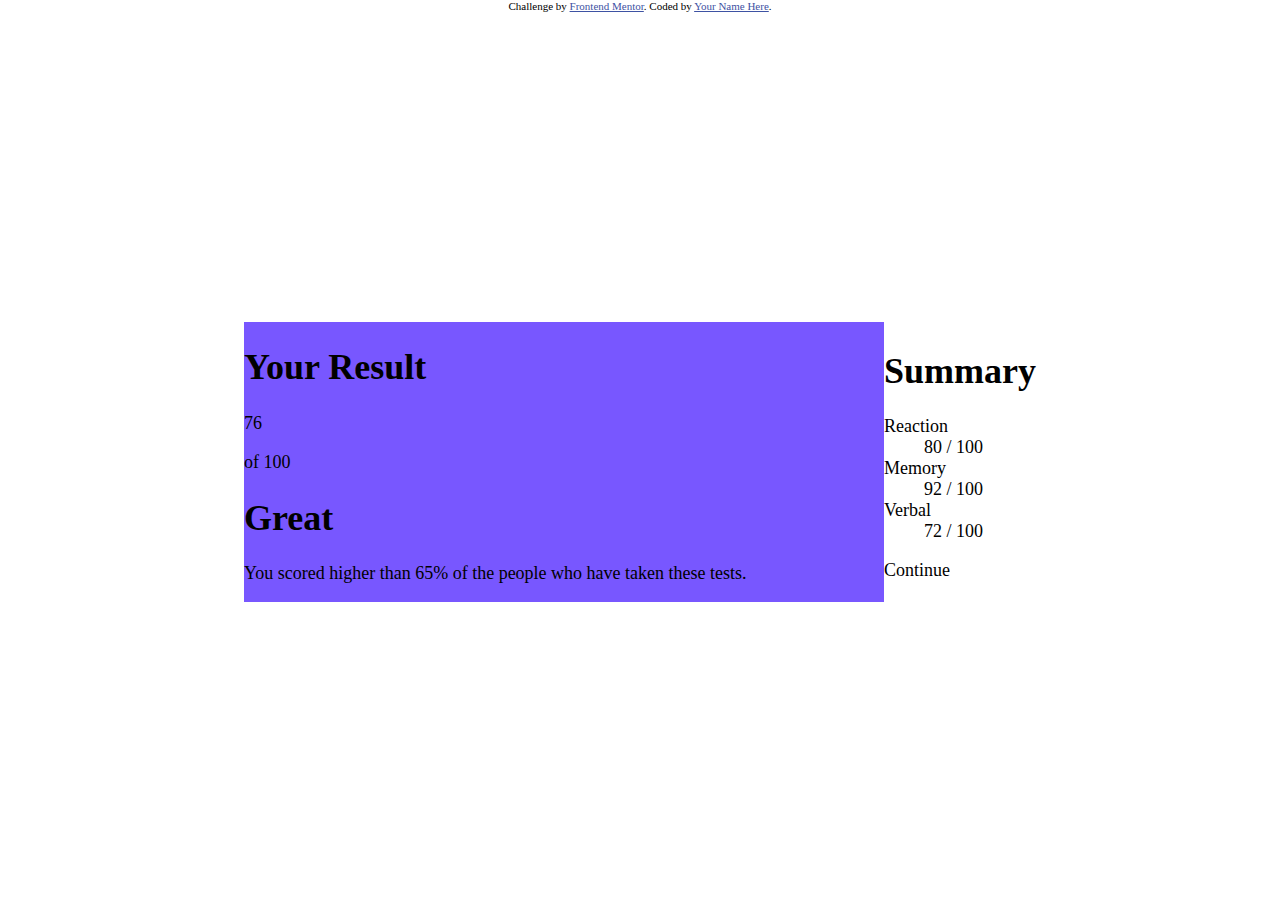
==== Resultaat overzicht/results-summary-component-main/index.html @ 5fb578ac "product preview / QR-code" ====
<!DOCTYPE html>
<html lang="en" style="height: 100%;">
<head>
  <meta charset="UTF-8">
  <meta name="viewport" content="width=device-width, initial-scale=1.0"> <!-- displays site properly based on user's device -->

  <link rel="icon" type="image/png" sizes="32x32" href="./assets/images/favicon-32x32.png">
  <link rel="stylesheet" href="resultaat-overzicht.css">
  
  <title>Frontend Mentor | Results summary component</title>

  <!-- Feel free to remove these styles or customise in your own stylesheet 👍 -->
  <style>
    .attribution { font-size: 11px; text-align: center; }
    .attribution a { color: hsl(228, 45%, 44%); }
  </style>
</head>
<body>
  <div class="attribution">
    Challenge by <a href="https://www.frontendmentor.io?ref=challenge" target="_blank">Frontend Mentor</a>. 
    Coded by <a href="#">Your Name Here</a>.
  </div>

  <div class="container">
    <div class="result-block">
      <h1 class="result-block__title">Your Result</h1>
      <p class="result-block__txt-1">76</p>
      <p class="result-block__txt-2">of 100</p>
      <h1>Great</h1>
      <p>You scored higher than 65% of the people who have taken these tests.</p>
    </div>
    
    <div class="summary-block">
      <h1>Summary</h1>
      <dl>
        <dt>Reaction</dt>
        <dd>80 / 100</dd>
        <dt>Memory</dt>
        <dd>92 / 100</dd>
        <dt>Verbal</dt>
        <dd>72 / 100</dd>
      </dl>
      <p>Continue</p>
    </div>

  </div>

</body>
</html>
---- Resultaat overzicht/results-summary-component-main/resultaat-overzicht.css ----
body {
  margin: 0;
  height: 100%;
  font-size: 18px;
}

.container {
  height: 100%;
  display: flex;
  justify-content: center;
  align-items: center;
}

.result-block {
  width: 50%;
  background-color: hsl(252, 100%, 67%);
}/*# sourceMappingURL=resultaat-overzicht.css.map */
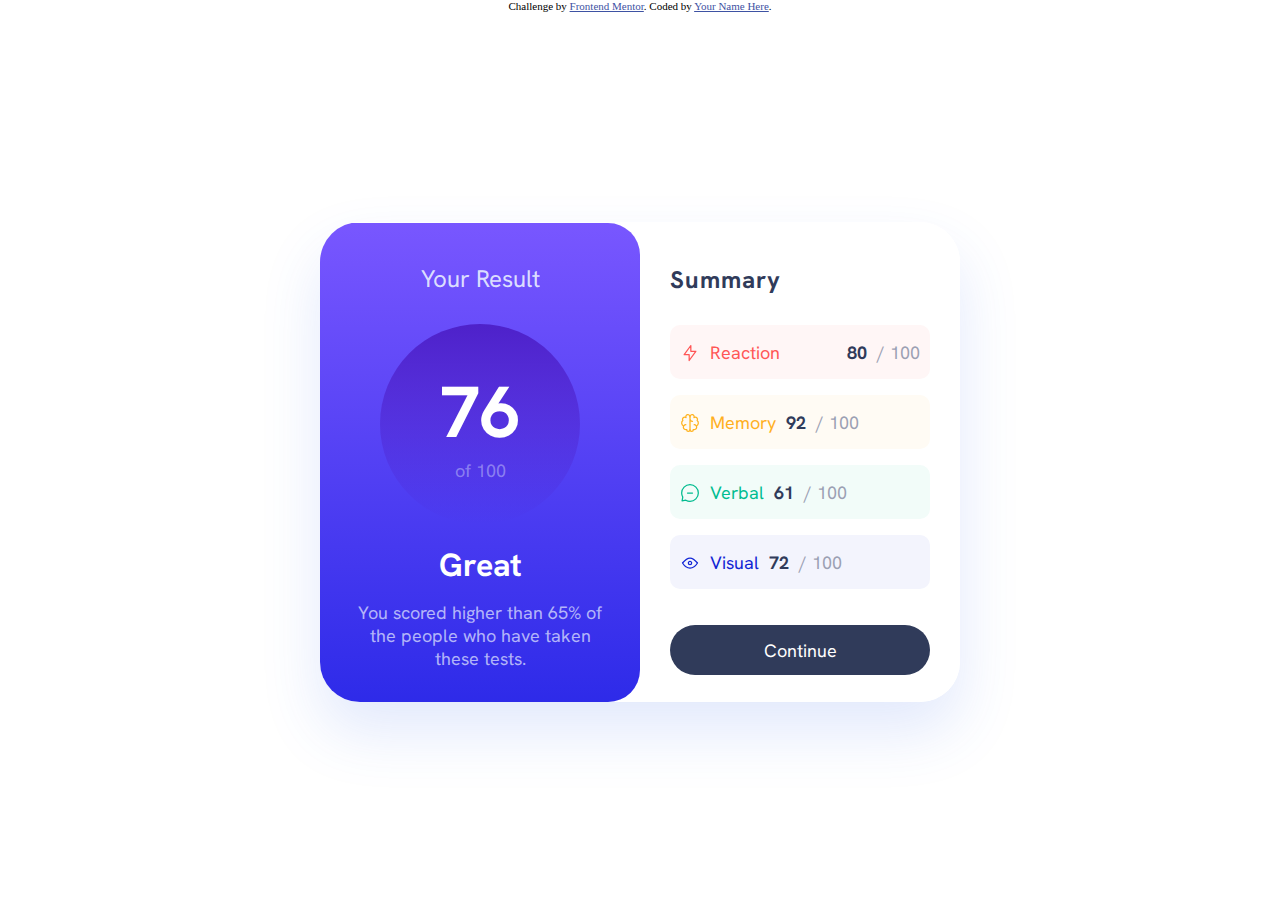
==== commit 48f74c3f: "resultaat-overzicht update" ====
--- a/Resultaat overzicht/results-summary-component-main/index.html
+++ b/Resultaat overzicht/results-summary-component-main/index.html
@@ -2,10 +2,13 @@
 <html lang="en" style="height: 100%;">
 <head>
   <meta charset="UTF-8">
-  <meta name="viewport" content="width=device-width, initial-scale=1.0"> <!-- displays site properly based on user's device -->
+  <meta name="viewport" content="wilih=device-wilih, initial-scale=1.0"> <!-- displays site properly based on user's device -->
 
   <link rel="icon" type="image/png" sizes="32x32" href="./assets/images/favicon-32x32.png">
   <link rel="stylesheet" href="resultaat-overzicht.css">
+  <link rel="preconnect" href="https://fonts.googleapis.com">
+  <link rel="preconnect" href="https://fonts.gstatic.com" crossorigin>
+  <link href="https://fonts.googleapis.com/css2?family=Fraunces:opsz,wght@9..144,700&family=Hanken+Grotesk:wght@500&family=Montserrat:wght@500&display=swap" rel="stylesheet">
   
   <title>Frontend Mentor | Results summary component</title>
 
@@ -20,29 +23,67 @@
     Challenge by <a href="https://www.frontendmentor.io?ref=challenge" target="_blank">Frontend Mentor</a>. 
     Coded by <a href="#">Your Name Here</a>.
   </div>
-
   <div class="container">
+  <div class="block">
     <div class="result-block">
-      <h1 class="result-block__title">Your Result</h1>
-      <p class="result-block__txt-1">76</p>
-      <p class="result-block__txt-2">of 100</p>
-      <h1>Great</h1>
-      <p>You scored higher than 65% of the people who have taken these tests.</p>
+      <p class="result-block__title-1">Your Result</p>
+      <div class="result-block__circle">
+        <h1 class="result-block__txt-1">76</h1>
+        <p class="result-block__txt-2">of 100</p>
+      </div>
+      <h1 class="result-block__title-2">Great</h1>
+      <p class="result-block__txt-3">You scored higher than 65% of the people who have taken these tests.</p>
     </div>
     
     <div class="summary-block">
-      <h1>Summary</h1>
-      <dl>
-        <dt>Reaction</dt>
-        <dd>80 / 100</dd>
-        <dt>Memory</dt>
-        <dd>92 / 100</dd>
-        <dt>Verbal</dt>
-        <dd>72 / 100</dd>
-      </dl>
-      <p>Continue</p>
-    </div>
+      <div class="summary-block__txt-block">
+        <h3 class="summary-block__title-1">Summary</h3>
+        <div class="summary-block__overview">
+          <div class="summary-block__overview summary-block__reaction">
+            <div class="summary-block__reaction__text">
+              <svg class="summary-block__reaction__text--icon" xmlns="http://www.w3.org/2000/svg" width="20" height="20" fill="none" viewBox="0 0 20 20"><path stroke="#F55" stroke-linecap="round" stroke-linejoin="round" stroke-width="1.25" d="M10.833 8.333V2.5l-6.666 9.167h5V17.5l6.666-9.167h-5Z"/></svg>
+              <p class="summary-block__reaction__text--txt">Reaction</p>
+            </div>
+            <div class="summary-block__reaction__score">
+              <p class="summary-block__reaction__score--1">80</p>
+              <p class="summary-block__reaction__score--2"> / 100</p>
+            </div>
+          </div>
+          <div class="summary-block__overview summary-block__memory">
+            <div class="summary-block__memory__text">
+              <svg class="summary-block__memory__text--icon" xmlns="http://www.w3.org/2000/svg" width="20" height="20" fill="none" viewBox="0 0 20 20"><path stroke="#FFB21E" stroke-linecap="round" stroke-linejoin="round" stroke-width="1.25" d="M5.833 11.667a2.5 2.5 0 1 0 .834 4.858"/><path stroke="#FFB21E" stroke-linecap="round" stroke-linejoin="round" stroke-width="1.25" d="M3.553 13.004a3.333 3.333 0 0 1-.728-5.53m.025-.067a2.083 2.083 0 0 1 2.983-2.824m.199.054A2.083 2.083 0 1 1 10 3.75v12.917a1.667 1.667 0 0 1-3.333 0M10 5.833a2.5 2.5 0 0 0 2.5 2.5m1.667 3.334a2.5 2.5 0 1 1-.834 4.858"/><path stroke="#FFB21E" stroke-linecap="round" stroke-linejoin="round" stroke-width="1.25" d="M16.447 13.004a3.334 3.334 0 0 0 .728-5.53m-.025-.067a2.083 2.083 0 0 0-2.983-2.824M10 3.75a2.085 2.085 0 0 1 2.538-2.033 2.084 2.084 0 0 1 1.43 2.92m-.635 12.03a1.667 1.667 0 0 1-3.333 0"/></svg>
+              <p class="summary-block__memory__text--txt">Memory</p>
+            </div>
+            <div class="summary-block__memory__score">
+              <p class="summary-block__memory__score--1">92</p>
+              <p class="summary-block__memory__score--2"> / 100</p>
+            </div>
+          </div>
+          <div class="summary-block__overview summary-block__verbal">
+            <div class="summary-block__verbal__text">
+              <svg class="summary-block__verbal__text--icon" xmlns="http://www.w3.org/2000/svg" width="20" height="20" fill="none" viewBox="0 0 20 20"><path stroke="#00BB8F" stroke-linecap="round" stroke-linejoin="round" stroke-width="1.25" d="M7.5 10h5M10 18.333A8.333 8.333 0 1 0 1.667 10c0 1.518.406 2.942 1.115 4.167l-.699 3.75 3.75-.699A8.295 8.295 0 0 0 10 18.333Z"/></svg>
+              <p class="summary-block__verbal__text--txt">Verbal</p>
+            </div>
+            <div class="summary-block__verbal__score">
+              <p class="summary-block__verbal__score--1">61</p>
+              <p class="summary-block__verbal__score--2"> / 100</p>
+            </div>
+          </div>
+          <div class="summary-block__overview summary-block__visual">
+            <div class="summary-block__visual__text">
+              <svg class="summary-block__visual__text--icon" xmlns="http://www.w3.org/2000/svg" width="20" height="20" fill="none" viewBox="0 0 20 20"><path stroke="#1125D6" stroke-linecap="round" stroke-linejoin="round" stroke-width="1.25" d="M10 11.667a1.667 1.667 0 1 0 0-3.334 1.667 1.667 0 0 0 0 3.334Z"/><path stroke="#1125D6" stroke-linecap="round" stroke-linejoin="round" stroke-width="1.25" d="M17.5 10c-1.574 2.492-4.402 5-7.5 5s-5.926-2.508-7.5-5C4.416 7.632 6.66 5 10 5s5.584 2.632 7.5 5Z"/></svg>
+              <p class="summary-block__visual__text--txt">Visual</p>
+            </div>
+            <div class="summary-block__visual__score">
+              <p class="summary-block__visual__score--1">72</p>
+              <p class="summary-block__visual__score--2"> / 100</p>
+            </div>
+          </div>
+        </div>
+        <p class="summary-block__button">Continue</p>
+      </div>
 
+  </div>
   </div>
 
 </body>
--- a/Resultaat overzicht/results-summary-component-main/resultaat-overzicht.css
+++ b/Resultaat overzicht/results-summary-component-main/resultaat-overzicht.css
@@ -1,7 +1,27 @@
 body {
-  margin: 0;
+  margin: 0px;
   height: 100%;
   font-size: 18px;
+}
+
+.block {
+  display: flex;
+  justify-content: center;
+  align-items: center;
+  width: 100%;
+  background-color: white;
+  box-shadow: 0px 30px 60px 0px rgba(61, 108, 236, 0.15);
+  border-radius: 40px;
+  max-width: 640px;
+  overflow: hidden;
+}
+@media (max-width: 602px) {
+  .block {
+    flex-direction: column;
+    height: 809px;
+    width: 375px;
+    border-radius: 0px;
+  }
 }
 
 .container {
@@ -13,5 +33,322 @@
 
 .result-block {
   width: 50%;
-  background-color: hsl(252, 100%, 67%);
+  background-image: linear-gradient(hsl(252, 100%, 67%), hsl(241, 81%, 54%));
+  border-radius: 32px;
+  display: flex;
+  align-items: center;
+  flex-direction: column;
+}
+@media (max-width: 602px) {
+  .result-block {
+    width: 100%;
+    height: 356px;
+    border-top-left-radius: 0;
+    border-top-right-radius: 0;
+  }
+}
+.result-block__circle {
+  width: 200px;
+  height: 200px;
+  border-radius: 50%;
+  background-image: linear-gradient(hsl(256, 72%, 46%), hsla(241, 72%, 46%, 0));
+  display: flex;
+  align-items: center;
+  justify-content: center;
+  flex-direction: column;
+}
+@media (max-width: 602px) {
+  .result-block__circle {
+    width: 140px;
+    height: 140px;
+    flex-shrink: 0;
+  }
+}
+.result-block__txt-1 {
+  color: white;
+  font-size: 72px;
+  font-family: "Hanken Grotesk", sans-serif;
+  margin: 0px;
+}
+@media (max-width: 602px) {
+  .result-block__txt-1 {
+    font-size: 56px;
+  }
+}
+.result-block__txt-2 {
+  color: rgba(235, 241, 255, 0.4);
+  font-family: "Hanken Grotesk", sans-serif;
+  margin: 0px;
+}
+.result-block__title-1 {
+  color: rgba(235, 241, 255, 0.9);
+  font-family: "Hanken Grotesk", sans-serif;
+  font-size: 24px;
+  display: flex;
+  justify-content: center;
+  margin-top: 40px;
+  margin-bottom: 30px;
+}
+@media (max-width: 602px) {
+  .result-block__title-1 {
+    font-size: 18px;
+    margin-bottom: 24px;
+  }
+}
+.result-block__title-2 {
+  color: white;
+  font-family: "Hanken Grotesk", sans-serif;
+  display: flex;
+  justify-content: center;
+  font-size: 32px;
+  margin: 0px;
+  padding-top: 20px;
+}
+@media (max-width: 602px) {
+  .result-block__title-2 {
+    font-size: 24px;
+  }
+}
+.result-block__txt-3 {
+  color: rgba(235, 241, 255, 0.7);
+  font-family: "Hanken Grotesk", sans-serif;
+  text-align: center;
+  margin: 0px;
+  padding: 10%;
+  padding-top: 15px;
+}
+@media (max-width: 602px) {
+  .result-block__txt-3 {
+    font-size: 16px;
+    padding: 50px;
+    padding-top: 5px;
+    padding-bottom: 20px;
+  }
+}
+
+.summary-block {
+  background-color: white;
+  width: 50%;
+  border-top-right-radius: 20px;
+  border-bottom-right-radius: 20px;
+}
+@media (max-width: 602px) {
+  .summary-block {
+    width: 100%;
+  }
+}
+.summary-block__txt-block {
+  padding: 30px;
+  height: 440px;
+  padding-bottom: 10px;
+}
+.summary-block__title-1 {
+  color: hsl(224, 30%, 27%);
+  font-family: "Hanken Grotesk", sans-serif;
+  margin-bottom: 30px;
+  margin-top: 12px;
+  letter-spacing: 1px;
+  font-size: 24px;
+}
+@media (max-width: 602px) {
+  .summary-block__title-1 {
+    font-size: 18px;
+    margin-top: 0;
+  }
+}
+.summary-block__overview {
+  height: 60px;
+}
+.summary-block__overview .summary-block__reaction {
+  display: flex;
+  flex-direction: row;
+  background-color: #FFF6F6;
+  border-radius: 10px;
+  align-items: center;
+  margin-bottom: 16px;
+  height: 90%;
+  justify-content: space-between;
+}
+.summary-block__overview .summary-block__reaction__text {
+  display: flex;
+  flex-direction: row;
+}
+.summary-block__overview .summary-block__reaction__text--icon {
+  padding-left: 10px;
+  padding-top: 30px;
+  flex-shrink: 0;
+}
+.summary-block__overview .summary-block__reaction__text--txt {
+  padding: 10px;
+  color: hsl(0, 100%, 67%);
+  font-family: "Hanken Grotesk", sans-serif;
+}
+.summary-block__overview .summary-block__reaction__score {
+  display: flex;
+  flex-direction: row;
+}
+.summary-block__overview .summary-block__reaction__score--1 {
+  color: hsl(224, 30%, 27%);
+  text-align: right;
+  font-family: "Hanken Grotesk", sans-serif;
+  padding-right: 10px;
+  font-style: normal;
+  font-weight: 700;
+  line-height: normal;
+}
+@media (max-width: 602px) {
+  .summary-block__overview .summary-block__reaction__score--1 {
+    padding-left: 34%;
+  }
+}
+.summary-block__overview .summary-block__reaction__score--2 {
+  font-family: "Hanken Grotesk", sans-serif;
+  color: #9BA0B3;
+  padding-right: 10px;
+}
+.summary-block__overview .summary-block__memory {
+  display: flex;
+  flex-direction: row;
+  background-color: #FFFBF4;
+  border-radius: 10px;
+  align-items: center;
+  margin-bottom: 16px;
+  height: 90%;
+}
+.summary-block__overview .summary-block__memory__text {
+  display: flex;
+  flex-direction: row;
+}
+.summary-block__overview .summary-block__memory__text--icon {
+  padding-left: 10px;
+  padding-top: 30px;
+  flex-shrink: 0;
+}
+.summary-block__overview .summary-block__memory__text--txt {
+  padding: 10px;
+  color: hsl(39, 100%, 56%);
+  font-family: "Hanken Grotesk", sans-serif;
+}
+.summary-block__overview .summary-block__memory__score {
+  display: flex;
+  flex-direction: row;
+}
+.summary-block__overview .summary-block__memory__score--1 {
+  color: hsl(224, 30%, 27%);
+  text-align: right;
+  font-family: "Hanken Grotesk", sans-serif;
+  padding-right: 10px;
+  font-style: normal;
+  font-weight: 700;
+  line-height: normal;
+}
+@media (max-width: 602px) {
+  .summary-block__overview .summary-block__memory__score--1 {
+    padding-left: 34%;
+  }
+}
+.summary-block__overview .summary-block__memory__score--2 {
+  font-family: "Hanken Grotesk", sans-serif;
+  color: #9BA0B3;
+}
+.summary-block__overview .summary-block__verbal {
+  display: flex;
+  flex-direction: row;
+  background-color: #F2FCF9;
+  border-radius: 10px;
+  align-items: center;
+  margin-bottom: 16px;
+  height: 90%;
+}
+.summary-block__overview .summary-block__verbal__text {
+  display: flex;
+  flex-direction: row;
+}
+.summary-block__overview .summary-block__verbal__text--icon {
+  padding-left: 10px;
+  padding-top: 30px;
+  flex-shrink: 0;
+}
+.summary-block__overview .summary-block__verbal__text--txt {
+  padding: 10px;
+  color: hsl(166, 100%, 37%);
+  font-family: "Hanken Grotesk", sans-serif;
+}
+.summary-block__overview .summary-block__verbal__score {
+  display: flex;
+  flex-direction: row;
+}
+.summary-block__overview .summary-block__verbal__score--1 {
+  color: hsl(224, 30%, 27%);
+  font-family: "Hanken Grotesk", sans-serif;
+  padding-right: 10px;
+  font-style: normal;
+  font-weight: 700;
+  line-height: normal;
+}
+@media (max-width: 602px) {
+  .summary-block__overview .summary-block__verbal__score--1 {
+    padding-left: 38%;
+  }
+}
+.summary-block__overview .summary-block__verbal__score--2 {
+  font-family: "Hanken Grotesk", sans-serif;
+  color: #9BA0B3;
+}
+.summary-block__overview .summary-block__visual {
+  display: flex;
+  flex-direction: row;
+  background-color: #F3F4FD;
+  border-radius: 10px;
+  align-items: center;
+  height: 90%;
+}
+.summary-block__overview .summary-block__visual__text {
+  display: flex;
+  flex-direction: row;
+}
+.summary-block__overview .summary-block__visual__text--icon {
+  padding-left: 10px;
+  padding-top: 30px;
+  flex-shrink: 0;
+}
+.summary-block__overview .summary-block__visual__text--txt {
+  padding: 10px;
+  color: hsl(234, 85%, 45%);
+  font-family: "Hanken Grotesk", sans-serif;
+}
+.summary-block__overview .summary-block__visual__score {
+  display: flex;
+  flex-direction: row;
+}
+.summary-block__overview .summary-block__visual__score--1 {
+  color: hsl(224, 30%, 27%);
+  font-family: "Hanken Grotesk", sans-serif;
+  padding-right: 10px;
+  font-style: normal;
+  font-weight: 700;
+  line-height: normal;
+}
+@media (max-width: 602px) {
+  .summary-block__overview .summary-block__visual__score--1 {
+    padding-left: 38%;
+  }
+}
+.summary-block__overview .summary-block__visual__score--2 {
+  font-family: "Hanken Grotesk", sans-serif;
+  color: #9BA0B3;
+}
+.summary-block__button {
+  background-color: hsl(224, 30%, 27%);
+  color: white;
+  font-family: "Hanken Grotesk", sans-serif;
+  border-radius: 32px;
+  height: 50px;
+  display: flex;
+  justify-content: center;
+  align-items: center;
+  margin-top: 240px;
+}
+.summary-block__button:hover {
+  background-image: linear-gradient(hsl(252, 100%, 67%), hsl(241, 81%, 54%));
 }/*# sourceMappingURL=resultaat-overzicht.css.map */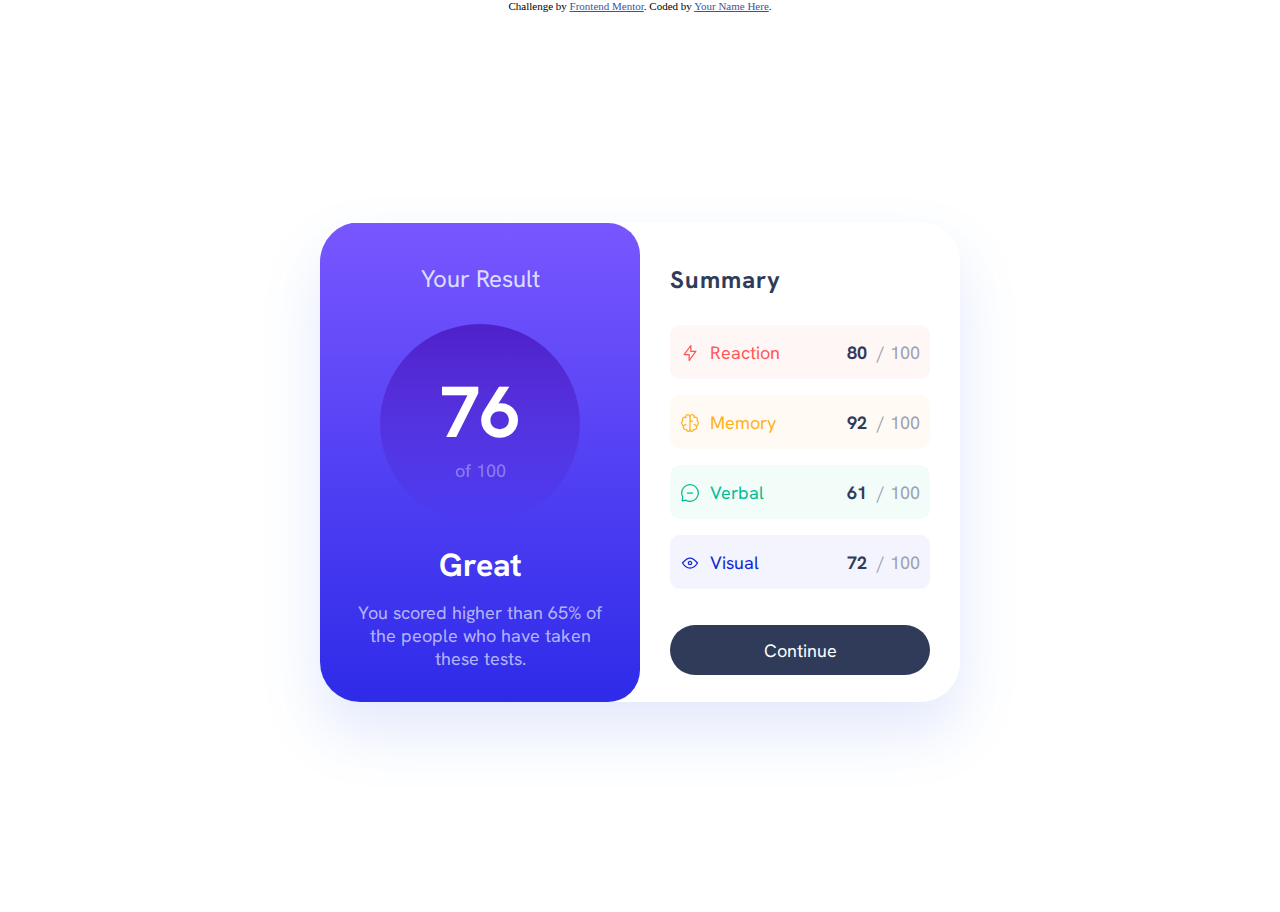
==== commit 1ea7c82f: "Landingspagina" ====
--- a/Resultaat overzicht/results-summary-component-main/index.html
+++ b/Resultaat overzicht/results-summary-component-main/index.html
@@ -85,6 +85,6 @@
 
   </div>
   </div>
-
+  <!-- <script src="resultaat-overzicht.js"></script> -->
 </body>
 </html>--- a/Resultaat overzicht/results-summary-component-main/resultaat-overzicht.css
+++ b/Resultaat overzicht/results-summary-component-main/resultaat-overzicht.css
@@ -196,11 +196,6 @@
   font-weight: 700;
   line-height: normal;
 }
-@media (max-width: 602px) {
-  .summary-block__overview .summary-block__reaction__score--1 {
-    padding-left: 34%;
-  }
-}
 .summary-block__overview .summary-block__reaction__score--2 {
   font-family: "Hanken Grotesk", sans-serif;
   color: #9BA0B3;
@@ -214,6 +209,7 @@
   align-items: center;
   margin-bottom: 16px;
   height: 90%;
+  justify-content: space-between;
 }
 .summary-block__overview .summary-block__memory__text {
   display: flex;
@@ -242,14 +238,10 @@
   font-weight: 700;
   line-height: normal;
 }
-@media (max-width: 602px) {
-  .summary-block__overview .summary-block__memory__score--1 {
-    padding-left: 34%;
-  }
-}
 .summary-block__overview .summary-block__memory__score--2 {
   font-family: "Hanken Grotesk", sans-serif;
   color: #9BA0B3;
+  padding-right: 10px;
 }
 .summary-block__overview .summary-block__verbal {
   display: flex;
@@ -259,6 +251,7 @@
   align-items: center;
   margin-bottom: 16px;
   height: 90%;
+  justify-content: space-between;
 }
 .summary-block__overview .summary-block__verbal__text {
   display: flex;
@@ -286,14 +279,10 @@
   font-weight: 700;
   line-height: normal;
 }
-@media (max-width: 602px) {
-  .summary-block__overview .summary-block__verbal__score--1 {
-    padding-left: 38%;
-  }
-}
 .summary-block__overview .summary-block__verbal__score--2 {
   font-family: "Hanken Grotesk", sans-serif;
   color: #9BA0B3;
+  padding-right: 10px;
 }
 .summary-block__overview .summary-block__visual {
   display: flex;
@@ -302,6 +291,7 @@
   border-radius: 10px;
   align-items: center;
   height: 90%;
+  justify-content: space-between;
 }
 .summary-block__overview .summary-block__visual__text {
   display: flex;
@@ -329,14 +319,10 @@
   font-weight: 700;
   line-height: normal;
 }
-@media (max-width: 602px) {
-  .summary-block__overview .summary-block__visual__score--1 {
-    padding-left: 38%;
-  }
-}
 .summary-block__overview .summary-block__visual__score--2 {
   font-family: "Hanken Grotesk", sans-serif;
   color: #9BA0B3;
+  padding-right: 10px;
 }
 .summary-block__button {
   background-color: hsl(224, 30%, 27%);
